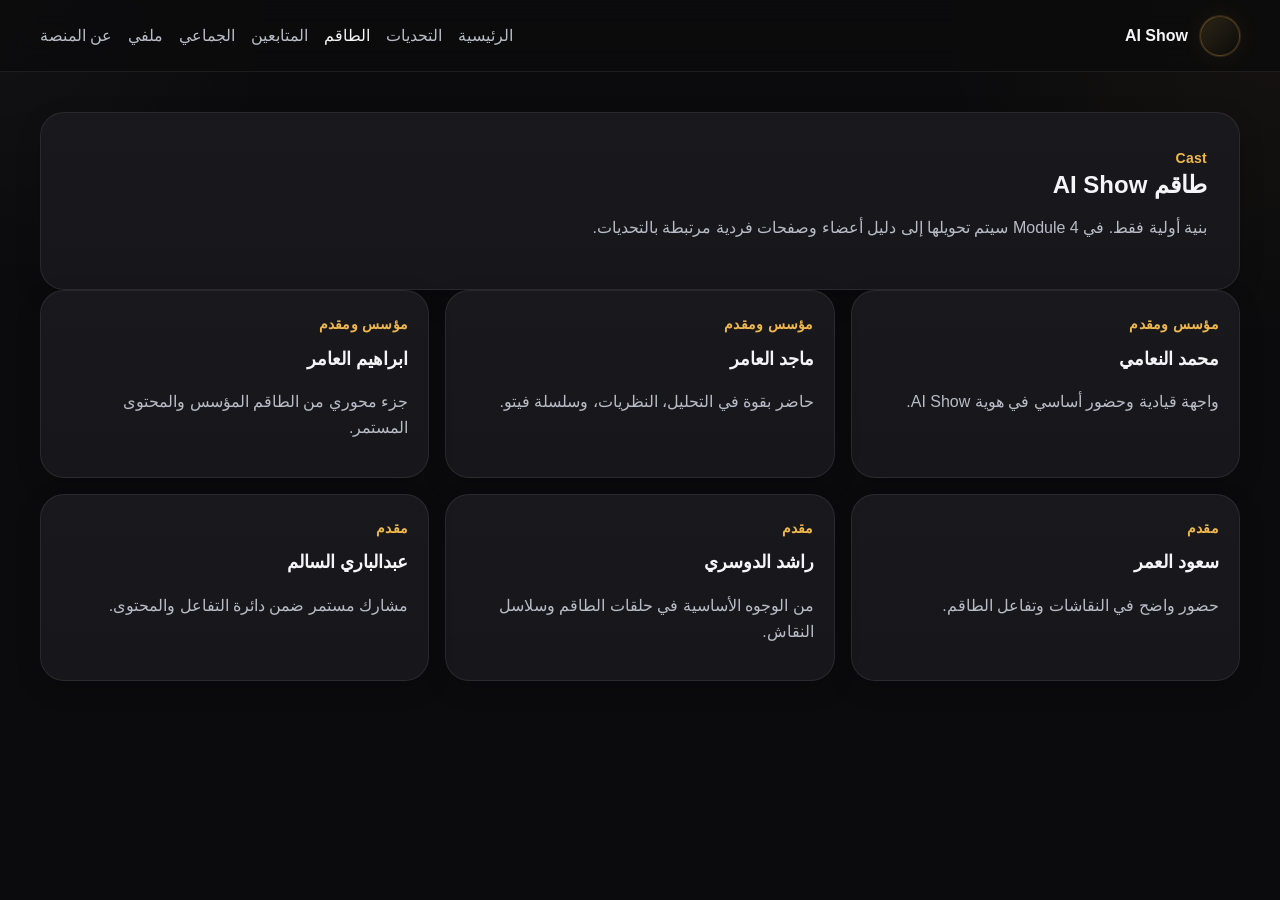
==== cast.html @ 00b3a79e "feat: add AI Show Platform — Phase 5 / Module 1 scaffold App Shell, Theme Tokens, Header, Mobile Nav" ====
<!DOCTYPE html>
<html lang="ar" dir="rtl">
<head>
  <meta charset="UTF-8" />
  <meta name="viewport" content="width=device-width, initial-scale=1.0" />
  <meta name="theme-color" content="#0b0b0d" />
  <title>الطاقم — AI Show</title>
  <link rel="manifest" href="./manifest.webmanifest" />
  <link rel="stylesheet" href="./css/tokens.css" />
  <link rel="stylesheet" href="./css/base.css" />
  <link rel="stylesheet" href="./css/layout.css" />
  <link rel="stylesheet" href="./css/components.css" />
  <link rel="stylesheet" href="./css/utilities.css" />
  <link rel="stylesheet" href="./css/themes/ai-show-dark.css" />
</head>
<body data-page="cast">
  <div class="app-shell">
    <header id="site-header"></header>
    <main id="page-content" class="page-main container section-gap-lg">
      <section class="page-intro card-surface">
        <span class="eyebrow">Cast</span>
        <h1 class="section-title">طاقم AI Show</h1>
        <p class="section-text">بنية أولية فقط. في Module 4 سيتم تحويلها إلى دليل أعضاء وصفحات فردية مرتبطة بالتحديات.</p>
      </section>
      <section id="members-preview" class="members-grid"></section>
    </main>
    <nav id="mobile-nav"></nav>
  </div>
  <script type="module" src="./js/app.js"></script>
</body>
</html>
---- css/tokens.css ----
:root {
  --color-bg: #0b0b0d;
  --color-surface: #141418;
  --color-surface-2: #1b1c22;
  --color-surface-3: #23242b;
  --color-text: #f5f5f7;
  --color-text-soft: #b9bcc6;
  --color-text-muted: #8b90a0;
  --color-brand: #f0b84b;
  --color-brand-strong: #ffcc66;
  --color-brand-soft: rgba(240, 184, 75, 0.14);
  --color-border: rgba(255, 255, 255, 0.08);
  --color-success: #4dbb7a;
  --color-warning: #d9a441;
  --color-danger: #d96b6b;
  --space-1: 4px;
  --space-2: 8px;
  --space-3: 12px;
  --space-4: 16px;
  --space-5: 20px;
  --space-6: 24px;
  --space-7: 32px;
  --space-8: 40px;
  --space-9: 48px;
  --space-10: 64px;
  --radius-sm: 10px;
  --radius-md: 16px;
  --radius-lg: 24px;
  --radius-xl: 32px;
  --radius-pill: 999px;
  --shadow-soft: 0 10px 30px rgba(0, 0, 0, 0.24);
  --shadow-card: 0 8px 24px rgba(0, 0, 0, 0.18);
  --glow-brand: 0 0 0 1px rgba(240, 184, 75, 0.14), 0 0 24px rgba(240, 184, 75, 0.08);
  --container-max: 1200px;
  --header-height: 72px;
  --mobile-nav-height: 72px;
  --font-base: "Tahoma", "Arial", sans-serif;
  --transition-fast: 160ms ease;
  --transition-base: 220ms ease;
}
---- css/base.css ----
*, *::before, *::after {
  box-sizing: border-box;
}
html {
  scroll-behavior: smooth;
}
body {
  margin: 0;
  min-height: 100vh;
  background: var(--color-bg);
  color: var(--color-text);
  font-family: var(--font-base);
  line-height: 1.6;
}
a {
  color: inherit;
  text-decoration: none;
}
img {
  max-width: 100%;
  display: block;
}
button,
input,
textarea,
select {
  font: inherit;
}
button {
  cursor: pointer;
}
:focus-visible {
  outline: 2px solid var(--color-brand);
  outline-offset: 3px;
}
main {
  display: block;
}
---- css/layout.css ----
.app-shell {
  min-height: 100vh;
  display: flex;
  flex-direction: column;
}
.page-main {
  flex: 1;
  padding-bottom: calc(var(--mobile-nav-height) + var(--space-7));
}
.container {
  width: min(calc(100% - 32px), var(--container-max));
  margin-inline: auto;
}
.section-gap-md {
  padding-top: var(--space-7);
  padding-bottom: var(--space-7);
}
.section-gap-lg {
  padding-top: var(--space-8);
  padding-bottom: var(--space-8);
}
.quick-grid,
.members-grid {
  display: grid;
  gap: var(--space-4);
}
.quick-grid {
  grid-template-columns: repeat(1, minmax(0, 1fr));
}
.members-grid {
  grid-template-columns: repeat(1, minmax(0, 1fr));
}
@media (min-width: 680px) {
  .quick-grid,
  .members-grid {
    grid-template-columns: repeat(2, minmax(0, 1fr));
  }
}
@media (min-width: 1024px) {
  .quick-grid {
    grid-template-columns: repeat(4, minmax(0, 1fr));
  }
  .members-grid {
    grid-template-columns: repeat(3, minmax(0, 1fr));
  }
}
---- css/components.css ----
.site-header {
  position: sticky;
  top: 0;
  z-index: 20;
  height: var(--header-height);
  background: rgba(11, 11, 13, 0.82);
  backdrop-filter: blur(14px);
  border-bottom: 1px solid var(--color-border);
}
.site-header__inner {
  height: 100%;
  display: flex;
  align-items: center;
  justify-content: space-between;
  gap: var(--space-4);
}
.brand-mark {
  display: inline-flex;
  align-items: center;
  gap: var(--space-3);
  font-weight: 700;
}
.brand-mark__logo {
  width: 40px;
  height: 40px;
  border-radius: 50%;
  background: linear-gradient(135deg, var(--color-brand-soft), transparent);
  border: 1px solid rgba(240, 184, 75, 0.24);
  box-shadow: var(--glow-brand);
}
.site-header__nav {
  display: none;
  align-items: center;
  gap: var(--space-4);
}
.site-header__nav a {
  color: var(--color-text-soft);
  transition: color var(--transition-fast);
}
.site-header__nav a:hover,
.site-header__nav a.is-active {
  color: var(--color-text);
}
.hero-section {
  position: relative;
}
.hero-surface,
.card-surface,
.quick-card,
.member-preview-card,
.page-intro {
  background: linear-gradient(180deg, rgba(255,255,255,0.02), rgba(255,255,255,0.01));
  background-color: var(--color-surface);
  border: 1px solid var(--color-border);
  border-radius: var(--radius-lg);
  box-shadow: var(--shadow-card);
}
.hero-surface {
  display: grid;
  gap: var(--space-6);
  padding: var(--space-7);
}
.hero-title,
.section-title,
.card-title {
  margin: 0;
  line-height: 1.2;
}
.hero-title {
  font-size: clamp(2rem, 5vw, 3.4rem);
}
.hero-text,
.section-text,
.card-text,
.quick-card__text {
  color: var(--color-text-soft);
}
.eyebrow,
.card-kicker,
.quick-card__label {
  display: inline-block;
  color: var(--color-brand);
  font-size: 0.875rem;
  font-weight: 700;
  letter-spacing: 0.02em;
}
.hero-actions {
  display: flex;
  flex-wrap: wrap;
  gap: var(--space-3);
  margin-top: var(--space-5);
}
.btn {
  min-height: 48px;
  border: 1px solid transparent;
  border-radius: var(--radius-pill);
  padding: 0 var(--space-5);
  display: inline-flex;
  align-items: center;
  justify-content: center;
  font-weight: 700;
  transition: transform var(--transition-fast), background var(--transition-fast), border-color var(--transition-fast);
}
.btn:hover {
  transform: translateY(-1px);
}
.btn-primary {
  background: var(--color-brand);
  color: #19140a;
}
.btn-secondary {
  background: transparent;
  border-color: rgba(240, 184, 75, 0.24);
  color: var(--color-text);
}
.quick-card,
.member-preview-card {
  padding: var(--space-5);
}
.quick-card__title,
.member-preview-card__name {
  display: block;
  margin-top: var(--space-2);
  font-size: 1.125rem;
}
.mobile-nav {
  position: fixed;
  bottom: 0;
  inset-inline: 0;
  z-index: 30;
  height: var(--mobile-nav-height);
  background: rgba(14, 14, 18, 0.94);
  border-top: 1px solid var(--color-border);
  backdrop-filter: blur(14px);
}
.mobile-nav__inner {
  height: 100%;
  display: grid;
  grid-template-columns: repeat(5, 1fr);
  align-items: center;
}
.mobile-nav__link {
  display: inline-flex;
  flex-direction: column;
  align-items: center;
  justify-content: center;
  gap: 4px;
  font-size: 0.75rem;
  color: var(--color-text-muted);
}
.mobile-nav__link.is-active {
  color: var(--color-brand);
}
.page-intro {
  padding: var(--space-7);
}
@media (min-width: 960px) {
  .site-header__nav {
    display: flex;
  }
  .mobile-nav {
    display: none;
  }
  .page-main {
    padding-bottom: var(--space-8);
  }
  .hero-surface {
    grid-template-columns: 1.5fr 0.9fr;
    align-items: stretch;
  }
}
---- css/utilities.css ----
.has-glow {
  box-shadow: var(--shadow-card), var(--glow-brand);
}
.text-muted {
  color: var(--color-text-muted);
}
.text-soft {
  color: var(--color-text-soft);
}
.hidden {
  display: none !important;
}
---- css/themes/ai-show-dark.css ----
body {
  background-image:
    radial-gradient(circle at top right, rgba(240, 184, 75, 0.05), transparent 22%),
    radial-gradient(circle at top left, rgba(255, 255, 255, 0.03), transparent 18%);
  background-attachment: fixed;
}
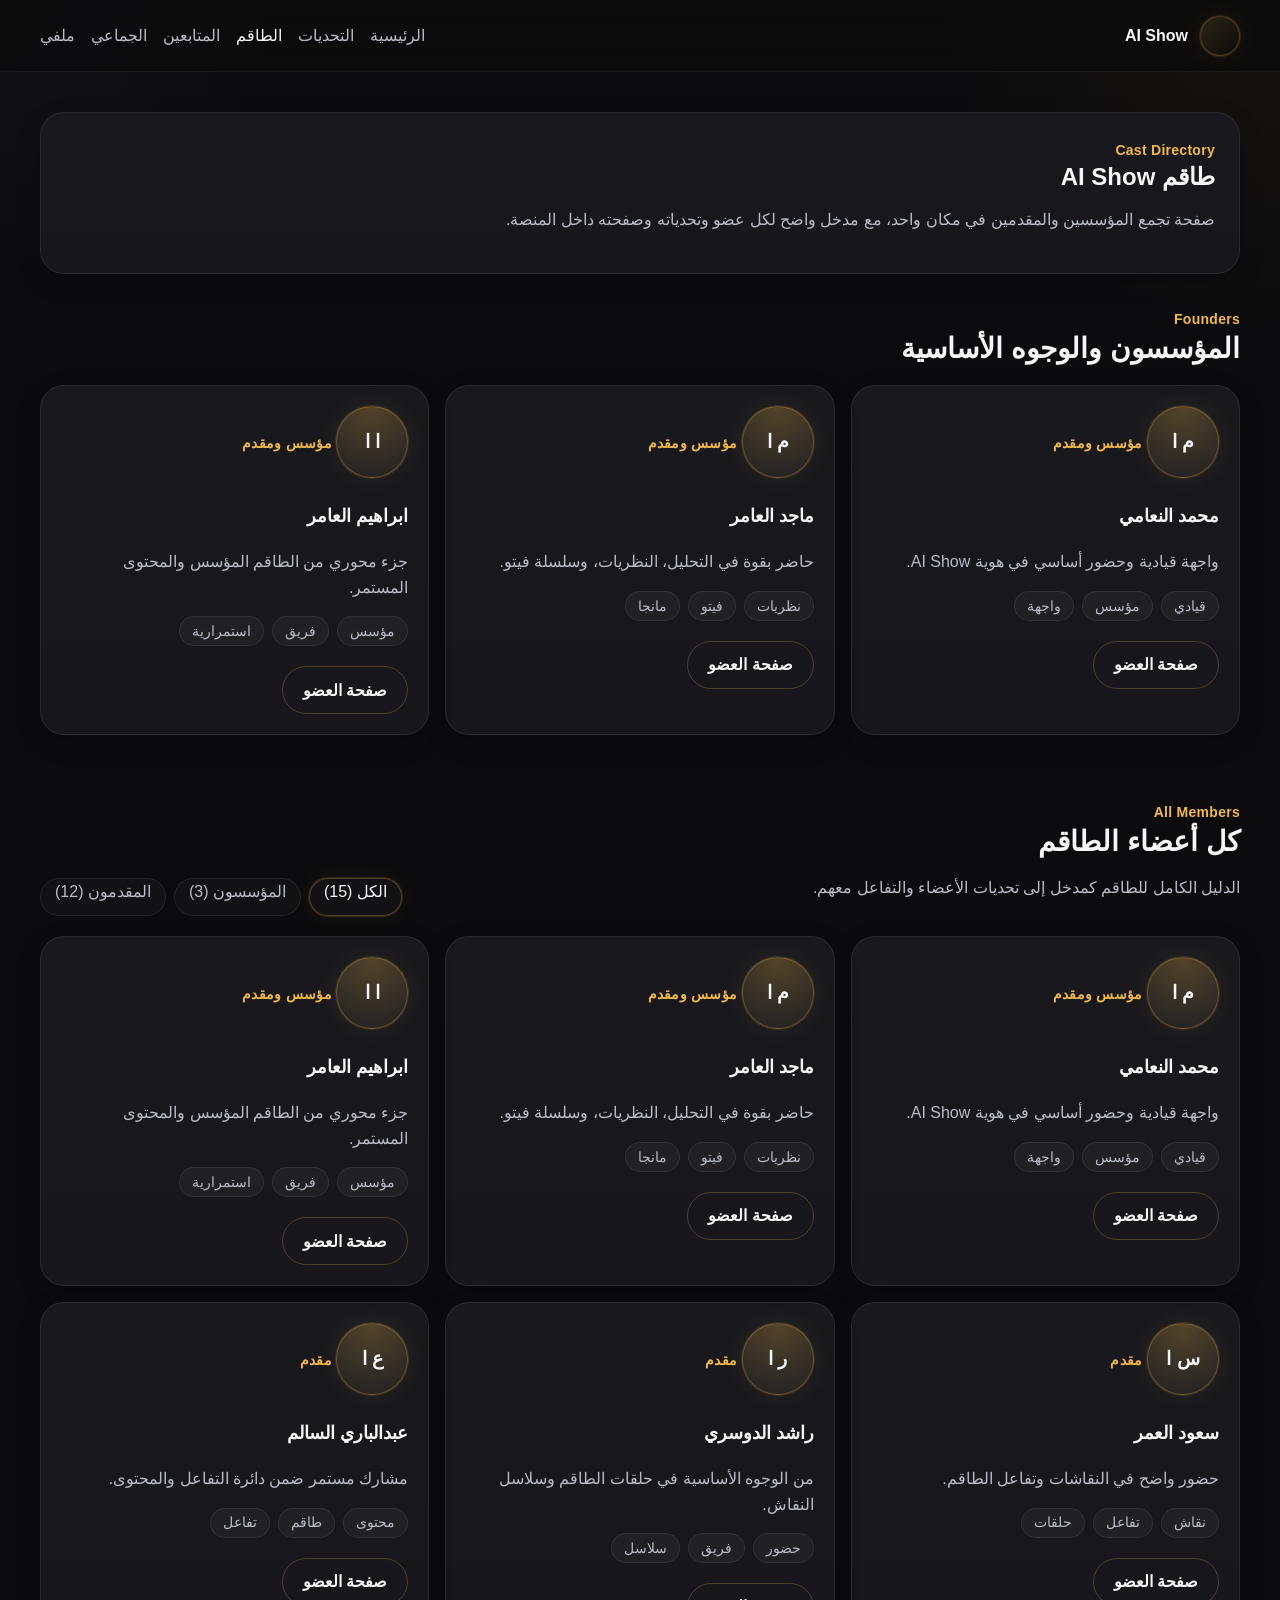
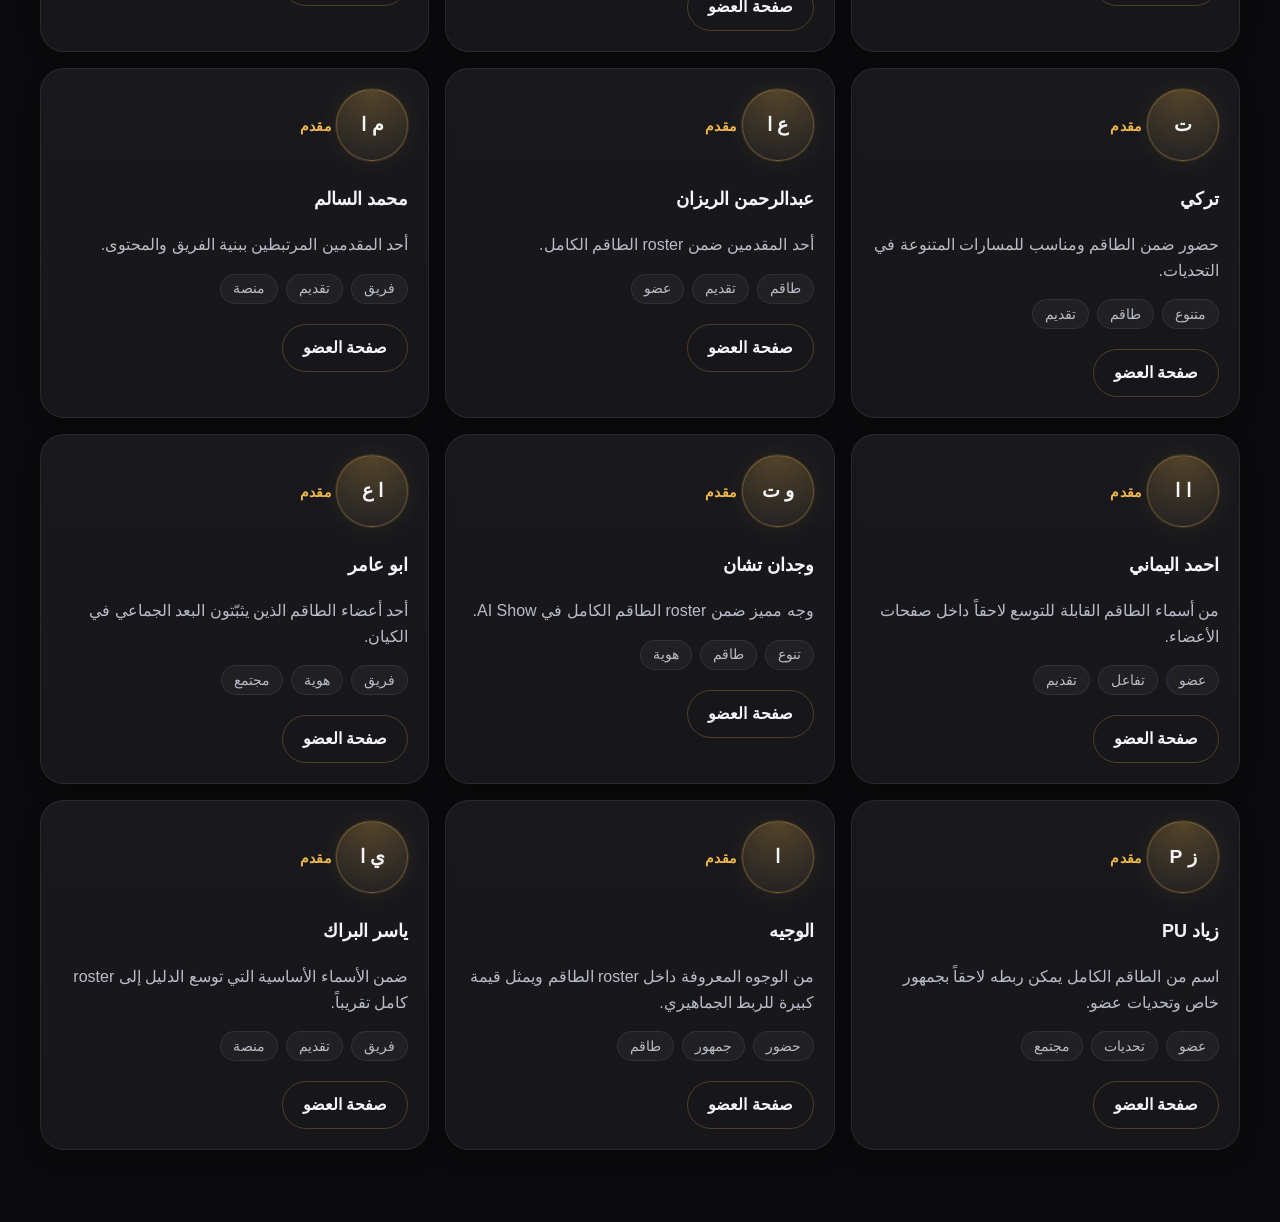
==== commit fbf359e7: "feat: build module 4 member directory and member pages" ====
--- a/cast.html
+++ b/cast.html
@@ -5,6 +5,7 @@
   <meta name="viewport" content="width=device-width, initial-scale=1.0" />
   <meta name="theme-color" content="#0b0b0d" />
   <title>الطاقم — AI Show</title>
+  <meta name="description" content="دليل أعضاء طاقم AI Show وصفحاتهم داخل المنصة." />
   <link rel="manifest" href="./manifest.webmanifest" />
   <link rel="stylesheet" href="./css/tokens.css" />
   <link rel="stylesheet" href="./css/base.css" />
@@ -16,16 +17,42 @@
 <body data-page="cast">
   <div class="app-shell">
     <header id="site-header"></header>
+
     <main id="page-content" class="page-main container section-gap-lg">
-      <section class="page-intro card-surface">
-        <span class="eyebrow">Cast</span>
+      <section class="page-intro card-surface page-intro--wide">
+        <span class="eyebrow">Cast Directory</span>
         <h1 class="section-title">طاقم AI Show</h1>
-        <p class="section-text">بنية أولية فقط. في Module 4 سيتم تحويلها إلى دليل أعضاء وصفحات فردية مرتبطة بالتحديات.</p>
+        <p class="section-text">
+          صفحة تجمع المؤسسين والمقدمين في مكان واحد، مع مدخل واضح لكل عضو وتحدياته وصفحته داخل المنصة.
+        </p>
       </section>
-      <section id="members-preview" class="members-grid"></section>
+
+      <section class="section-gap-md">
+        <div class="section-head">
+          <div>
+            <span class="eyebrow">Founders</span>
+            <h2 class="section-title section-title--md">المؤسسون والوجوه الأساسية</h2>
+          </div>
+        </div>
+        <div id="founders-grid" class="content-grid content-grid--members"></div>
+      </section>
+
+      <section class="section-gap-md">
+        <div class="section-head section-head--stack-mobile">
+          <div>
+            <span class="eyebrow">All Members</span>
+            <h2 class="section-title section-title--md">كل أعضاء الطاقم</h2>
+            <p class="section-text">الدليل الكامل للطاقم كمدخل إلى تحديات الأعضاء والتفاعل معهم.</p>
+          </div>
+          <div id="member-role-chips" class="filter-chips" aria-label="فلترة الأعضاء"></div>
+        </div>
+        <div id="members-directory-grid" class="content-grid content-grid--members"></div>
+      </section>
     </main>
+
     <nav id="mobile-nav"></nav>
   </div>
+
   <script type="module" src="./js/app.js"></script>
 </body>
 </html>
--- a/css/tokens.css
+++ b/css/tokens.css
@@ -3,16 +3,20 @@
   --color-surface: #141418;
   --color-surface-2: #1b1c22;
   --color-surface-3: #23242b;
+
   --color-text: #f5f5f7;
   --color-text-soft: #b9bcc6;
   --color-text-muted: #8b90a0;
+
   --color-brand: #f0b84b;
   --color-brand-strong: #ffcc66;
   --color-brand-soft: rgba(240, 184, 75, 0.14);
+
   --color-border: rgba(255, 255, 255, 0.08);
   --color-success: #4dbb7a;
   --color-warning: #d9a441;
   --color-danger: #d96b6b;
+
   --space-1: 4px;
   --space-2: 8px;
   --space-3: 12px;
@@ -23,17 +27,21 @@
   --space-8: 40px;
   --space-9: 48px;
   --space-10: 64px;
+
   --radius-sm: 10px;
   --radius-md: 16px;
   --radius-lg: 24px;
   --radius-xl: 32px;
   --radius-pill: 999px;
+
   --shadow-soft: 0 10px 30px rgba(0, 0, 0, 0.24);
   --shadow-card: 0 8px 24px rgba(0, 0, 0, 0.18);
   --glow-brand: 0 0 0 1px rgba(240, 184, 75, 0.14), 0 0 24px rgba(240, 184, 75, 0.08);
+
   --container-max: 1200px;
   --header-height: 72px;
   --mobile-nav-height: 72px;
+
   --font-base: "Tahoma", "Arial", sans-serif;
   --transition-fast: 160ms ease;
   --transition-base: 220ms ease;
--- a/css/base.css
+++ b/css/base.css
@@ -1,9 +1,11 @@
 *, *::before, *::after {
   box-sizing: border-box;
 }
+
 html {
   scroll-behavior: smooth;
 }
+
 body {
   margin: 0;
   min-height: 100vh;
@@ -12,27 +14,33 @@
   font-family: var(--font-base);
   line-height: 1.6;
 }
+
 a {
   color: inherit;
   text-decoration: none;
 }
+
 img {
   max-width: 100%;
   display: block;
 }
+
 button,
 input,
 textarea,
 select {
   font: inherit;
 }
+
 button {
   cursor: pointer;
 }
+
 :focus-visible {
   outline: 2px solid var(--color-brand);
   outline-offset: 3px;
 }
+
 main {
   display: block;
 }
--- a/css/layout.css
+++ b/css/layout.css
@@ -3,43 +3,66 @@
   display: flex;
   flex-direction: column;
 }
+
 .page-main {
   flex: 1;
   padding-bottom: calc(var(--mobile-nav-height) + var(--space-7));
 }
+
 .container {
   width: min(calc(100% - 32px), var(--container-max));
   margin-inline: auto;
 }
+
 .section-gap-md {
   padding-top: var(--space-7);
   padding-bottom: var(--space-7);
 }
+
 .section-gap-lg {
   padding-top: var(--space-8);
   padding-bottom: var(--space-8);
 }
+
 .quick-grid,
-.members-grid {
+.members-grid,
+.content-grid {
   display: grid;
   gap: var(--space-4);
 }
-.quick-grid {
+
+.quick-grid,
+.content-grid {
   grid-template-columns: repeat(1, minmax(0, 1fr));
 }
+
 .members-grid {
   grid-template-columns: repeat(1, minmax(0, 1fr));
 }
+
 @media (min-width: 680px) {
   .quick-grid,
+  .content-grid,
   .members-grid {
     grid-template-columns: repeat(2, minmax(0, 1fr));
   }
 }
+
 @media (min-width: 1024px) {
   .quick-grid {
     grid-template-columns: repeat(4, minmax(0, 1fr));
   }
+
+  .content-grid--members {
+    grid-template-columns: repeat(3, minmax(0, 1fr));
+  }
+
+  .content-grid--challenges,
+  .content-grid--series,
+  .content-grid--categories {
+    grid-template-columns: repeat(3, minmax(0, 1fr));
+  }
+
   .members-grid {
     grid-template-columns: repeat(3, minmax(0, 1fr));
   }
--- a/css/components.css
+++ b/css/components.css
@@ -7,6 +7,7 @@
   backdrop-filter: blur(14px);
   border-bottom: 1px solid var(--color-border);
 }
+
 .site-header__inner {
   height: 100%;
   display: flex;
@@ -14,12 +15,14 @@
   justify-content: space-between;
   gap: var(--space-4);
 }
+
 .brand-mark {
   display: inline-flex;
   align-items: center;
   gap: var(--space-3);
   font-weight: 700;
 }
+
 .brand-mark__logo {
   width: 40px;
   height: 40px;
@@ -28,53 +31,77 @@
   border: 1px solid rgba(240, 184, 75, 0.24);
   box-shadow: var(--glow-brand);
 }
+
 .site-header__nav {
   display: none;
   align-items: center;
   gap: var(--space-4);
 }
+
 .site-header__nav a {
   color: var(--color-text-soft);
   transition: color var(--transition-fast);
 }
+
 .site-header__nav a:hover,
 .site-header__nav a.is-active {
   color: var(--color-text);
 }
+
 .hero-section {
   position: relative;
 }
+
 .hero-surface,
 .card-surface,
 .quick-card,
 .member-preview-card,
-.page-intro {
+.page-intro,
+.challenge-card,
+.series-card,
+.member-card,
+.category-card,
+.fan-cta,
+.related-panel {
   background: linear-gradient(180deg, rgba(255,255,255,0.02), rgba(255,255,255,0.01));
   background-color: var(--color-surface);
   border: 1px solid var(--color-border);
   border-radius: var(--radius-lg);
   box-shadow: var(--shadow-card);
 }
+
 .hero-surface {
   display: grid;
   gap: var(--space-6);
   padding: var(--space-7);
 }
+
 .hero-title,
 .section-title,
 .card-title {
   margin: 0;
   line-height: 1.2;
 }
+
 .hero-title {
   font-size: clamp(2rem, 5vw, 3.4rem);
 }
+
+.section-title--md {
+  font-size: clamp(1.35rem, 2.2vw, 1.9rem);
+}
+
 .hero-text,
 .section-text,
 .card-text,
-.quick-card__text {
+.quick-card__text,
+.challenge-card__text,
+.member-card__text,
+.series-card__text,
+.category-card__text {
   color: var(--color-text-soft);
 }
+
 .eyebrow,
 .card-kicker,
 .quick-card__label {
@@ -84,12 +111,53 @@
   font-weight: 700;
   letter-spacing: 0.02em;
 }
-.hero-actions {
+
+.hero-actions,
+.fan-cta__actions {
   display: flex;
   flex-wrap: wrap;
   gap: var(--space-3);
   margin-top: var(--space-5);
 }
+
+.hero-highlights {
+  list-style: none;
+  margin: var(--space-6) 0 0;
+  padding: 0;
+  display: grid;
+  gap: var(--space-2);
+}
+
+.hero-highlights li {
+  position: relative;
+  padding-inline-start: var(--space-5);
+  color: var(--color-text-soft);
+}
+
+.hero-highlights li::before {
+  content: "";
+  position: absolute;
+  inset-inline-start: 0;
+  top: 11px;
+  width: 10px;
+  height: 10px;
+  border-radius: 50%;
+  background: var(--color-brand);
+  box-shadow: var(--glow-brand);
+}
+
+.hero-side-stack {
+  display: grid;
+  gap: var(--space-4);
+}
+
+.feature-panel,
+.page-intro,
+.fan-cta,
+.related-panel {
+  padding: var(--space-5);
+}
+
 .btn {
   min-height: 48px;
   border: 1px solid transparent;
@@ -101,28 +169,124 @@
   font-weight: 700;
   transition: transform var(--transition-fast), background var(--transition-fast), border-color var(--transition-fast);
 }
+
 .btn:hover {
   transform: translateY(-1px);
 }
+
 .btn-primary {
   background: var(--color-brand);
   color: #19140a;
 }
+
 .btn-secondary {
   background: transparent;
   border-color: rgba(240, 184, 75, 0.24);
   color: var(--color-text);
 }
+
+.btn-ghost {
+  background: rgba(255,255,255,0.03);
+  border-color: var(--color-border);
+  color: var(--color-text);
+}
+
+.text-link {
+  color: var(--color-brand-strong);
+  font-weight: 700;
+}
+
+.section-head {
+  display: flex;
+  align-items: flex-end;
+  justify-content: space-between;
+  gap: var(--space-4);
+  margin-bottom: var(--space-5);
+}
+
+.section-head--stack-mobile {
+  align-items: flex-start;
+  flex-direction: column;
+}
+
 .quick-card,
-.member-preview-card {
+.member-preview-card,
+.challenge-card,
+.member-card,
+.series-card,
+.category-card {
   padding: var(--space-5);
 }
+
 .quick-card__title,
-.member-preview-card__name {
+.member-preview-card__name,
+.challenge-card__title,
+.member-card__title,
+.series-card__title,
+.category-card__title {
   display: block;
   margin-top: var(--space-2);
   font-size: 1.125rem;
 }
+
+.challenge-card__meta,
+.member-card__meta,
+.series-card__meta,
+.category-card__meta {
+  display: flex;
+  flex-wrap: wrap;
+  gap: var(--space-2);
+  margin-top: var(--space-3);
+}
+
+.meta-pill {
+  display: inline-flex;
+  align-items: center;
+  gap: 6px;
+  min-height: 30px;
+  padding: 0 12px;
+  border-radius: var(--radius-pill);
+  background: rgba(255,255,255,0.04);
+  border: 1px solid var(--color-border);
+  color: var(--color-text-soft);
+  font-size: 0.875rem;
+}
+
+.challenge-card__actions,
+.member-card__actions,
+.series-card__actions,
+.category-card__actions {
+  display: flex;
+  gap: var(--space-3);
+  margin-top: var(--space-5);
+}
+
+.filter-chips {
+  display: flex;
+  flex-wrap: wrap;
+  gap: var(--space-2);
+}
+
+.filter-chip {
+  min-height: 38px;
+  padding: 0 14px;
+  border-radius: var(--radius-pill);
+  border: 1px solid var(--color-border);
+  background: rgba(255,255,255,0.03);
+  color: var(--color-text-soft);
+}
+
+.filter-chip.is-active,
+.filter-chip:hover {
+  color: var(--color-text);
+  border-color: rgba(240, 184, 75, 0.28);
+  box-shadow: var(--glow-brand);
+}
+
+.fan-cta-shell {
+  padding-bottom: var(--space-9);
+}
+
 .mobile-nav {
   position: fixed;
   bottom: 0;
@@ -133,12 +297,14 @@
   border-top: 1px solid var(--color-border);
   backdrop-filter: blur(14px);
 }
+
 .mobile-nav__inner {
   height: 100%;
   display: grid;
   grid-template-columns: repeat(5, 1fr);
   align-items: center;
 }
+
 .mobile-nav__link {
   display: inline-flex;
   flex-direction: column;
@@ -148,24 +314,122 @@
   font-size: 0.75rem;
   color: var(--color-text-muted);
 }
+
 .mobile-nav__link.is-active {
   color: var(--color-brand);
 }
-.page-intro {
-  padding: var(--space-7);
-}
+
 @media (min-width: 960px) {
   .site-header__nav {
     display: flex;
   }
+
   .mobile-nav {
     display: none;
   }
+
   .page-main {
     padding-bottom: var(--space-8);
   }
+
   .hero-surface {
-    grid-template-columns: 1.5fr 0.9fr;
+    grid-template-columns: 1.4fr 0.9fr;
     align-items: stretch;
   }
-}
+
+  .section-head--stack-mobile {
+    flex-direction: row;
+    align-items: flex-end;
+  }
+}
+
+
+.page-intro--wide {
+  padding: var(--space-6);
+}
+
+.content-grid--categories {
+  grid-template-columns: repeat(1, minmax(0, 1fr));
+}
+
+.member-card {
+  position: relative;
+  overflow: hidden;
+}
+
+.member-card--compact {
+  min-height: 100%;
+}
+
+.member-card__avatar,
+.member-hero__avatar {
+  width: 72px;
+  height: 72px;
+  border-radius: 50%;
+  display: inline-flex;
+  align-items: center;
+  justify-content: center;
+  background: radial-gradient(circle at top, rgba(240, 184, 75, 0.28), rgba(255,255,255,0.03));
+  border: 1px solid rgba(240, 184, 75, 0.28);
+  box-shadow: var(--glow-brand);
+  color: var(--color-text);
+  font-weight: 800;
+  font-size: 1.2rem;
+  margin-bottom: var(--space-4);
+}
+
+.member-hero {
+  display: grid;
+  gap: var(--space-5);
+  padding: var(--space-6);
+}
+
+.member-hero__content {
+  display: grid;
+  gap: var(--space-4);
+}
+
+.member-hero__title {
+  margin-top: 0;
+}
+
+.member-hero__text {
+  margin: 0;
+}
+
+.member-hero__tags {
+  display: flex;
+  flex-wrap: wrap;
+  gap: var(--space-2);
+}
+
+.member-hero__actions {
+  display: flex;
+  flex-wrap: wrap;
+  gap: var(--space-3);
+}
+
+.member-hero__avatar {
+  width: 96px;
+  height: 96px;
+  font-size: 1.45rem;
+}
+
+@media (min-width: 680px) {
+  .content-grid--categories {
+    grid-template-columns: repeat(2, minmax(0, 1fr));
+  }
+}
+
+@media (min-width: 960px) {
+  .member-hero {
+    grid-template-columns: auto 1fr;
+    align-items: center;
+  }
+}
+
+@media (min-width: 1024px) {
+  .content-grid--categories {
+    grid-template-columns: repeat(3, minmax(0, 1fr));
+  }
+}
--- a/css/utilities.css
+++ b/css/utilities.css
@@ -1,12 +1,15 @@
 .has-glow {
   box-shadow: var(--shadow-card), var(--glow-brand);
 }
+
 .text-muted {
   color: var(--color-text-muted);
 }
+
 .text-soft {
   color: var(--color-text-soft);
 }
+
 .hidden {
   display: none !important;
 }
